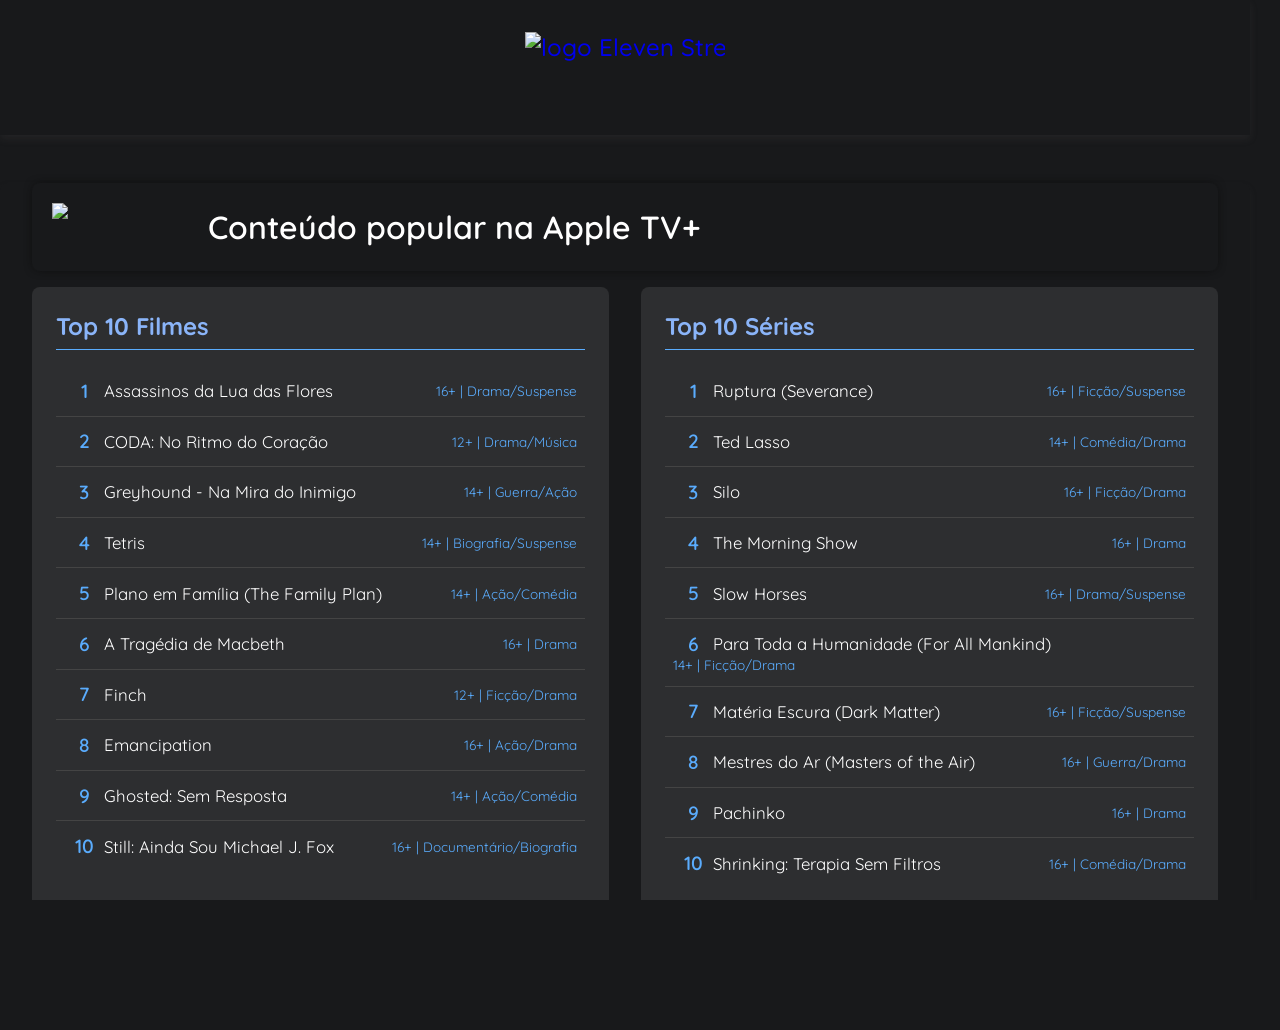
==== apple-tv.html @ 3a7bbbf2 "Add files via upload" ====
<!DOCTYPE html>
<html lang="pt-br">
<head>
    <meta charset="UTF-8">
    <meta name="viewport" content="width=device-width, initial-scale=1.0">
    <title>Top 10 Apple TV+ - Movie Stream</title>
    <link rel="icon" href="midia/filme.ico" type="image/x-icon">
    <link rel="stylesheet" href="style.css">
    <link rel="stylesheet" href="streaming-page.css">
</head>
<body>
    <header>
        <h1>
            <a href="index.html" class="logo-button" aria-label="Voltar para a página principal">
                <img src="midia/eleven.png" alt="logo Eleven Stream" width="200">
            </a>
        </h1>
    </header>

    <main class="streaming-page-main" data-streaming-service="appletv">
        <div class="streaming-header appletv-header">
            <img src="midia/apple-tv-logo-2023.svg" class="streaming-logo">
            <h2>Conteúdo popular na Apple TV+</h2>
        </div>

        <div class="top-lists-container">
            <section class="top-list">
                <h3>Top 10 Filmes</h3>
                <ol id="movies-list"></ol>
            </section>

            <section class="top-list">
                <h3>Top 10 Séries</h3>
                <ol id="series-list"></ol>
            </section>
        </div>
    </main>

    <footer style="padding: 10px 20px;">
        <div class="footer-location">Brasil</div>
        <div class="footer-links">
            <a href="https://github.com/Hyago085" target="_blank">GitHub</a>
            <a href="https://www.alura.com.br/" target="_blank">Alura</a>
            <a href="https://www.linkedin.com/in/hyago-eug%C3%AAnio-229a09251/" target="_blank">LinkedIn</a>
        </div>
    </footer>
    <script src="app.js"></script>
</body>
</html>
---- style.css ----
/* Importa a fonte 'Quicksand' do Google Fonts para ser usada em toda a página. */
@import url('https://fonts.googleapis.com/css2?family=Quicksand:wght@300..700&display=swap');

/* Seletor universal (*) que aplica a regra a todos os elementos. */
* {
    box-sizing: border-box; /* Garante que padding e border não aumentem a largura/altura final do elemento. */
}

/* Define variáveis de cores globais para serem reutilizadas no CSS, facilitando a manutenção do tema. */
:root {
    --primary-color: #8ab4f8;
    --secondary-color: #ffffff;
    --tertiary-color: #5aacfd;
    --bg-color: #18191b;

    /* Cores das marcas de streaming */
    --netflix-red: #E50914;
    --prime-video-blue: #00A8E1;
    --disney-plus-blue: #01147C;
    --max-purple: #5808F3;
    --text-light: #FFFFFF;
    --text-dark: #000000;

    /* cores adicionais solicitadas */
    --globoplay-green: #FB7416;
    --paramount-blue: #003B6F;
    --appletv-black: #0B0B0B;
}

/* Estilos aplicados ao corpo (body) da página. */
body {
    margin: 0; /* Remove a margem padrão do navegador. */
    background: var(--bg-color); /* Define a cor de fundo usando uma variável. */
    color: var(--secondary-color); /* Define a cor do texto padrão. */
    font-family: "Quicksand", sans-serif; /* Define a família da fonte. */
}

/* remove barra de rolagem global e força rolagem interna no main */
html, body {
    height: 100%;
    overflow: auto; /* scrollbar do documento (no canto direito) */
    scrollbar-gutter: stable; /* evita "pulo" no layout quando a barra aparece (suporte moderno) */
}

/* main não deve ter scroll próprio vertical - permite que o scroll fique na borda direita da janela */
main {
    overflow-y: visible;
    -webkit-overflow-scrolling: touch;
    max-width: 80rem;
    margin: 0 auto;
    margin-top: 2rem;
    padding-right: 0; /* remove espaço que desloca a barra para dentro */
    padding-bottom: 4rem;
}

/* Estilização do cabeçalho (header). */
header {
    padding: 2rem 1rem 4.5rem; /* aumenta padding-bottom para espaço da barra de botões */
    display: flex;
    align-items: center;
    justify-content: space-around;
    position: sticky; /* Faz o cabeçalho ficar fixo no topo ao rolar a página. */
    top: 0; /* Posição inicial no topo. */
    background: var(--bg-color); /* Cor de fundo. */
    z-index: 10; /* Garante que o cabeçalho fique sobre outros elementos. */
    box-shadow: 0 4px 8px rgba(109, 105, 105, 0.137); /* Sombra para destaque */
    border-bottom: 1px solid var(--bg-color); /* Borda inferior sutil. */
    gap: 1rem; /* Espaçamento entre os itens do flex container. */
}

/* Estilização do título principal (h1) dentro do cabeçalho. */
header h1 {
    font-size: 1.5rem;
    margin: 0;
    font-weight: 500;
    white-space: nowrap; /* Impede que o texto quebre em várias linhas. */
}

/* torna a logo clicável sem aparência de link padrão */
.logo-button {
    display: inline-block;
    text-decoration: none;
    background: transparent;
    border: none;
    padding: 0;
    margin: 0;
    cursor: pointer;
}
.logo-button img {
    display: block;
    max-width: 100%;
    height: auto;
}

/* Estilização do campo de busca (input). */
div input {
    padding: 0.375rem 0.75rem;
    border-radius: 1rem;
    border: 1px solid var(--tertiary-color);
    background: var(--bg-color);
    font-family: inherit;
    font-size: 1.5rem;
    transition: all 0.2s ease;
    width: 30rem;
    color: var(--secondary-color);
    margin-right: .5rem;
}

/* Estilização do texto de placeholder dentro do input. */
div input::placeholder {
    font-size: 1.2rem;
    font-weight: 300;
    color: var(--tertiary-color);
}

/* Estilização do input quando está em foco (selecionado). */
div input:focus {
    outline: none; /* Remove a borda de foco padrão. */
    border-color: var(--bg-color); /* Muda a cor da borda. */
    box-shadow: 0 0 0 0.1rem var(--tertiary-color); /* Adiciona uma sombra para indicar o foco. */
}

/* Estilização do botão de busca. */
#botao-busca {
    padding: 1rem 2rem;
    border-radius: 1rem;
    border: none; /* Remove a borda padrão. */
    cursor: pointer;
    font-family: inherit;
    font-weight: 500;
    font-size: 1rem;
    white-space: nowrap;
    transition: background-color 0.2s ease, color 0.2s ease;
    background-color: var(--bg-color);
    color: var(--secondary-color);
    border: 1px solid var(--bg-color);
}

/* Efeito visual quando o mouse passa por cima do botão. */
#botao-busca:hover {
    background-color: var(--primary-color);
    color: var(--bg-color);
    box-shadow: 0 0 0 0.1rem var(--primary-color);
}

/* Efeito visual quando o botão é clicado. */
#botao-busca:active {
    transform: scale(0.98); /* Reduz ligeiramente o tamanho do botão para dar feedback de clique. */
}

/* barra fixa de botões na base do header, vai de esquerda a direita */
.stream-buttons {
    position: absolute;
    left: 0;
    right: 0;
    bottom: 0;
    display: flex;
    align-items: center;
    justify-content: space-between; /* grupo de botões à esquerda, busca à direita */
    padding: 0.5rem 1rem;
    background: linear-gradient(0deg, rgba(0,0,0,0.04), transparent); /* sutileza visual */
    gap: 1rem;
}

/* grupo de botões com overflow-x para scroll horizontal quando necessário */
.buttons-group {
    display: flex;
    gap: 0.5rem;
    align-items: center;
    overflow-x: auto;
    white-space: nowrap;
    -webkit-overflow-scrolling: touch;
    flex: 1 1 auto; /* ocupa espaço disponível */
}

/* container da busca (fixo à direita da barra) */
.search-container {
    flex: 0 0 auto;
    display: flex;
    gap: 0.5rem;
    align-items: center;
}

/* estiliza o input de busca específico do cabeçalho (substitui regras genéricas se houver conflito) */
.search-container input {
    padding: 0.4rem 0.75rem;
    border-radius: 0.75rem;
    border: 1px solid var(--tertiary-color);
    background: var(--bg-color);
    font-family: inherit;
    font-size: 0.95rem;
    color: var(--secondary-color);
    width: 18rem;
}

/* adaptações para telas pequenas */
@media (max-width: 768px) {
    .search-container input {
        width: 14rem;
    }
}

@media (max-width: 480px) {
    /* quando a barra fica estática, os itens empilham e a busca ocupa largura completa */
    .stream-buttons {
        position: static;
        width: 100%;
        flex-wrap: wrap;
        justify-content: center;
        padding: 0.5rem 0;
        background: transparent;
    }

    .buttons-group {
        order: 1;
        width: 100%;
        justify-content: center;
    }

    .search-container {
        order: 2;
        width: 100%;
        justify-content: center;
        margin-top: 0.5rem;
    }

    .search-container input {
        width: 90%;
        max-width: 24rem;
    }
}

/* foco acessível no botão da logo */
.logo-button:focus {
    outline: none;
    box-shadow: 0 0 0 0.12rem rgba(138,180,248,0.14);
    border-radius: 0.25rem;
}

/* Estilização da área de conteúdo principal (main). */
main {
    max-width: 80rem;
    margin: 0 auto;
    margin-top: 3rem; /* Espaço para separar do header */
    margin-bottom: 3rem; /* Espaço para separar do footer */
    padding: 1.5rem;
    border-radius: 8px;
    box-shadow: 0 4px 8px rgba(83, 82, 82, 0.096); /* Sombra para destaque */
}

footer {
   padding: 10px 20px;
}
/* --- Seção de Notícias --- */
.news-container {
    margin-bottom: 3rem;
}

.news-container h2 {
    font-size: 1.8rem;
    color: var(--primary-color);
    border-bottom: 1px solid var(--tertiary-color);
    padding-bottom: 0.5rem;
    margin-bottom: 1.5rem;
}

.news-articles {
    display: grid;
    grid-template-columns: repeat(auto-fill, minmax(300px, 1fr));
    gap: 1.5rem;
}

.news-item {
    background-color: #242526;
    border-radius: 8px;
    overflow: hidden;
    display: flex;
    flex-direction: column;
    box-shadow: 0 2px 5px rgba(0,0,0,0.2);
    transition: transform 0.2s ease, box-shadow 0.2s ease;
}

.news-item:hover {
    transform: translateY(-5px);
    box-shadow: 0 4px 10px rgba(0,0,0,0.3);
}

.news-item img {
    width: 100%;
    height: 180px;
    object-fit: cover;
}

.news-item-content {
    padding: 1rem;
}

.news-item h3 {
    margin: 0 0 0.5rem 0;
    font-size: 1.2rem;
}

article {
    background: none;
    border-radius: 0;
    padding: 0;
    padding: 0 1rem;
    margin-bottom: 1.25rem;
    box-shadow: none;
    transition: background-color 0.3s ease, border-bottom-color 0.3s ease;
    border-bottom: 1px solid var(--bg-color);
    padding-bottom: 1.5rem;
}

/* Efeito de escala ao passar o mouse sobre um artigo. */
article:hover {
    transform: scale(1.01);
    cursor: pointer;
}

/* Estilização do título (h2) de cada artigo. */
article h2 {
    margin-top: 0;
    font-weight: 600;
    font-size: 1.6rem;
    border-bottom: none;
    padding-bottom: 0;
    margin-bottom: 0.25rem;
    color: var(--primary-color);
}

/* Estilização dos parágrafos (p) dentro dos artigos. */
article p {
    margin: 0.5rem 0;
    line-height: 1.6;
    font-size: 1rem;
    margin-bottom: 0.5rem;
    color: var(--secondary-color);
}

/* Estilização do texto em negrito (strong) dentro dos parágrafos. */
article p strong {
    color: var(--tertiary-color);
    font-weight: 400;
}

/* Estilização dos links (a) dentro dos artigos. */
article a {
    color: var(--primary-color);
    text-decoration: none;
    font-weight: 200;
}

/* Adiciona sublinhado ao passar o mouse sobre o link. */
article a:hover {
    text-decoration: underline;
}

/* Estilização do rodapé (footer). */
.footer {
    max-width: 80rem;
    margin: 0 auto 2rem auto; /* Centraliza e adiciona margem inferior */
    color: var(--tertiary-color); 
    padding: 2rem 1rem; /* Aumenta o padding vertical para "esticar" o rodapé */
    border-radius: 8px;
    border-top: 1px solid #5d5f61;
    font-size: 0.8rem;
}

/* Estilização da seção de localização no rodapé. */
.footer-location {
    color: #007cf8;
    margin-bottom: 10px;
}

/* Estilização da lista de links no rodapé. */
.footer-links {
    list-style: none;
    display: flex;
    flex-wrap: wrap;
    justify-content: center;
    gap: 15px;
}

/* Estilização dos links individuais no rodapé. */
.footer-links a {
    color: var(--secondary-color);
    text-decoration: none;
    transition: color 0.2s;
}

.footer-links a:hover {
    color: var(--primary-color);
}

/* Estilo base para os botões de streaming */
.btn-stream {
    flex: 0 0 auto;
    padding: 0.45rem 0.9rem;
    border-radius: 0.75rem;
    font-size: 0.95rem;
    background-color: var(--bg-color);
    color: var(--secondary-color);
    border: 1px solid rgba(20, 20, 20, 0.06);
    transition: background-color 0.20s ease, color 0.20s ease, box-shadow 0.20s ease, transform 0.08s ease;
    cursor: pointer;
}

/* foco acessível */
.btn-stream:focus {
    outline: none;
    box-shadow: 0 0 0 0.12rem rgba(0, 0, 0, 0.14);
    transform: translateY(-1px);
}

/* Hover por marca (cores aparecem ao passar o mouse) */
.btn-stream.btn-netflix:hover {
    background-color: var(--netflix-red);
    color: var(--text-light);
}

.btn-stream.btn-prime-video:hover {
    background-color: var(--prime-video-blue);
    color: var(--text-light);
}

.btn-stream.btn-disney-plus:hover {
    background-color: var(--disney-plus-blue);
    color: var(--text-light);
}

.btn-stream.btn-max:hover {
    background-color: var(--max-purple);
    color: var(--text-light);
}

.btn-stream.btn-globoplay:hover {
    background-color: var(--globoplay-green);
    color: var(--text-light);
}

.btn-stream.btn-paramount:hover {
    background-color: var(--paramount-blue);
    color: var(--text-light);
}

.btn-stream.btn-apple-tv:hover {
    background-color: var(--appletv-black);
    color: var(--text-light);
}

/* Media Query para telas com largura máxima de 768px (tablets). */
@media (max-width: 768px) {
    header {
        flex-direction: column;
        padding: 1rem;
    }

    header h1 {
        text-align: center;
        margin-bottom: 1rem;
    }

    div input {
        width: 90vw;
        font-size: 1.2rem;
    }

    main {
        padding: 0 1rem;
    }

    article:hover {
        transform: none;
    }
}

/* Media Query para telas com largura máxima de 480px (celulares). */
@media (max-width: 480px) {
    header h1 {
        font-size: 1rem;
        max-width: 70%;
        word-wrap: break-word;
    }

    div input,
    div input::placeholder {
        font-size: 1rem;
    }

    article h2 {
        font-size: 1.3rem;
    }

    div {
        display: flex;
        align-items: center;
        justify-content: center;
        flex-direction: column;
        gap: 0.5rem;
    }

    .footer {
        display: none; /* Oculta o rodapé em telas muito pequenas. */
    }

    button {
        margin-top: 1rem;
    }

    header {
        padding: 1rem; /* remove espaço extra quando a barra ficar estática */
    }

    .stream-buttons {
        position: static;
        width: 100%;
        flex-wrap: wrap;
        justify-content: center;
        padding: 0.5rem 0;
        background: transparent;
    }

    .buttons-group {
        order: 1;
        width: 100%;
        justify-content: center;
    }

    .search-container {
        order: 2;
        width: 100%;
        justify-content: center;
        margin-top: 0.5rem;
    }

    .search-container input {
        width: 90%;
        max-width: 24rem;
    }
}
---- streaming-page.css ----
/* Estilos para as páginas dedicadas de cada streaming */

.streaming-page-main {
    padding: 0 2rem;
}

.streaming-header {
    display: flex;
    align-items: center;
    gap: 1rem;
    padding: 1.25rem;
    border-radius: 8px;
    flex-wrap: wrap;
}

/* estilo compartilhado para todas as logos das páginas de streaming */
.streaming-logo {
    display: block;
    width: 140px;
    max-width: 30%;
    height: auto;
    object-fit: contain;

    /* remove o fundo e a borda de debug */
    background: transparent;
    border: none;
    min-height: 48px;

    /* Estilos para a imagem de fundo (logo) */
    background-repeat: no-repeat;
    background-position: center;
    background-size: contain;
}

/* Define a imagem de cada logo */
.netflix-header .streaming-logo {
    background-image: url('https://logodownload.org/wp-content/uploads/2014/10/netflix-logo-5.png');
}
.prime-video-header .streaming-logo {
    background-image: url('https://logodownload.org/wp-content/uploads/2018/07/prime-video-logo-0.png');
}
.disney-plus-header .streaming-logo {
    background-image: url('https://logodownload.org/wp-content/uploads/2020/11/disney-plus-logo-1.png');
}
.max-header .streaming-logo {
    background-image: url('midia/max-logo.svg');
}

.streaming-header h2 {
    margin: 0;
    font-size: 2rem;
    font-weight: 600;
}

/* Cores específicas para cada serviço */
.netflix-header {
    border-color: var(--netflix-red);
    box-shadow: 0 0 10px -2px var(--netflix-red);
}
.prime-video-header {
    border-color: var(--prime-video-blue);
    box-shadow: 0 0 10px -2px var(--prime-video-blue);
}
.disney-plus-header {
    border-color: var(--disney-plus-blue);
    box-shadow: 0 0 10px -2px var(--disney-plus-blue);
}
.max-header {
    border-color: var(--max-purple);
    box-shadow: 0 0 10px -2px var(--max-purple);
}
.globoplay-header { border-color: var(--globoplay-green); box-shadow: 0 0 10px -2px var(--globoplay-green); }
.paramount-header { border-color: var(--paramount-blue); box-shadow: 0 0 10px -2px var(--paramount-blue); }
.appletv-header { border-color: var(--appletv-black); box-shadow: 0 0 10px -2px var(--appletv-black); }

/* exemplo de aparência de fundo por serviço (personalize cores se quiser) */
.disney-header  { background: linear-gradient(90deg, rgba(1,20,124,0.06), transparent); }
.max-header     { background: linear-gradient(90deg, rgba(88,8,243,0.06), transparent); }

.top-lists-container {
    display: grid;
    grid-template-columns: 1fr 1fr;
    gap: 2rem;
}

.top-list {
    background-color: #2d2e30;
    padding: 1.5rem;
    border-radius: 0.5rem;
}

.top-list h3 {
    margin-top: 0;
    font-size: 1.5rem;
    color: var(--primary-color);
    border-bottom: 1px solid var(--tertiary-color);
    padding-bottom: 0.5rem;
    margin-bottom: 1rem;
}

.top-list ol {
    padding-left: 0;
    margin: 0;
    list-style: none;
    counter-reset: top-list-counter;
}

.top-list li {
    font-size: 1.05rem;
    margin-bottom: 0;
    border-bottom: 1px solid #444;
    transition: background-color 0.2s ease-in-out;
}

.top-list li:last-child {
    border-bottom: none;
}

.top-list li a {
    display: flex;
    align-items: center;
    padding: 0.8rem 0.5rem;
    text-decoration: none;
    color: var(--secondary-color);
    width: 100%; /* Garante que o link ocupe todo o espaço */
    justify-content: space-between; /* Alinha o título à esquerda e os detalhes à direita */
    flex-wrap: wrap; /* Permite que os itens quebrem linha em telas pequenas */
}

.top-list li a .title {
    flex-grow: 1; /* Faz o título ocupar o espaço disponível */
    padding-right: 1rem; /* Espaço entre o título e os detalhes */
}

.top-list li a .details {
    font-size: 0.85rem;
    color: var(--tertiary-color);
    text-align: right;
    white-space: nowrap; /* Impede que os detalhes quebrem linha */
}

.top-list li a::before {
    counter-increment: top-list-counter;
    content: counter(top-list-counter);
    font-weight: 600;
    font-size: 1.2rem;
    min-width: 2.5rem;
    text-align: center;
    color: var(--tertiary-color);
}

/* Força centralização do bloco de header no main se necessário */
.streaming-page-main .streaming-header {
    margin: 1rem 0;
    align-items: center;
}
.top-list li:hover {
    background-color: #3a3b3d;
}


/* Media queries para responsividade */
@media (max-width: 768px) {
    .top-lists-container {
        grid-template-columns: 1fr;
    }

    .streaming-header h2 {
        font-size: 1.5rem;
    }
}
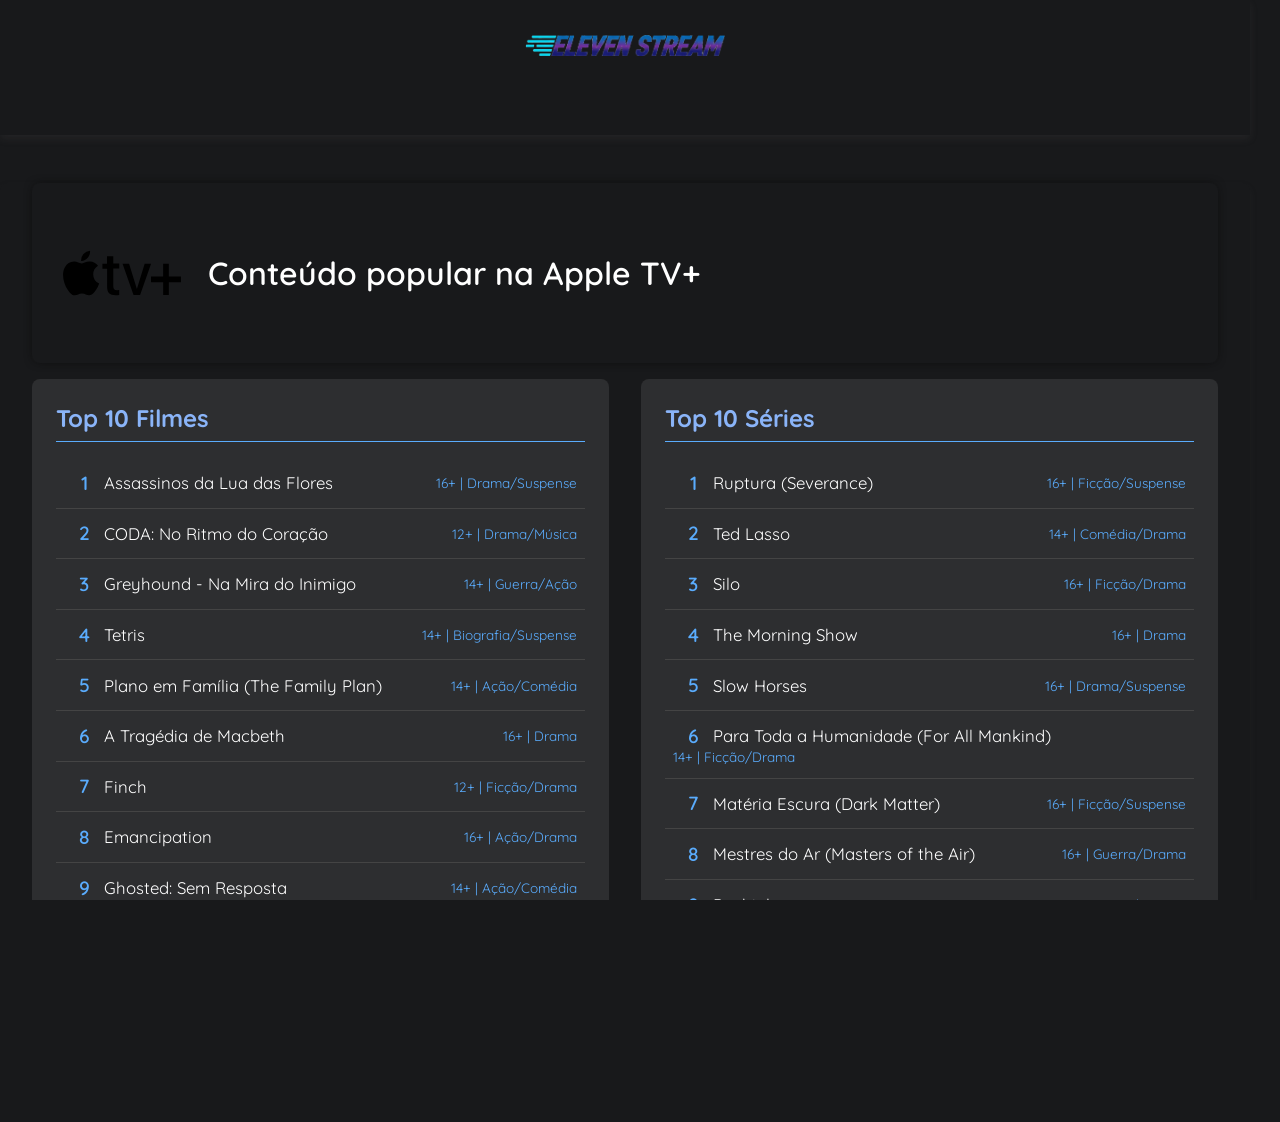
==== commit be2635e6: "Add files via upload" ====
--- a/apple-tv.html
+++ b/apple-tv.html
@@ -4,7 +4,7 @@
     <meta charset="UTF-8">
     <meta name="viewport" content="width=device-width, initial-scale=1.0">
     <title>Top 10 Apple TV+ - Movie Stream</title>
-    <link rel="icon" href="midia/filme.ico" type="image/x-icon">
+    <link rel="icon" href="filme.ico" type="image/x-icon">
     <link rel="stylesheet" href="style.css">
     <link rel="stylesheet" href="streaming-page.css">
 </head>
@@ -12,14 +12,14 @@
     <header>
         <h1>
             <a href="index.html" class="logo-button" aria-label="Voltar para a página principal">
-                <img src="midia/eleven.png" alt="logo Eleven Stream" width="200">
+                <img src="eleven.png" alt="logo Eleven Stream" width="200">
             </a>
         </h1>
     </header>
 
     <main class="streaming-page-main" data-streaming-service="appletv">
         <div class="streaming-header appletv-header">
-            <img src="midia/apple-tv-logo-2023.svg" class="streaming-logo">
+            <img src="apple-tv-logo-2023.svg" class="streaming-logo">
             <h2>Conteúdo popular na Apple TV+</h2>
         </div>
 
--- a/streaming-page.css
+++ b/streaming-page.css
@@ -43,7 +43,7 @@
     background-image: url('https://logodownload.org/wp-content/uploads/2020/11/disney-plus-logo-1.png');
 }
 .max-header .streaming-logo {
-    background-image: url('midia/max-logo.svg');
+    background-image: url('max-logo.svg');
 }
 
 .streaming-header h2 {
